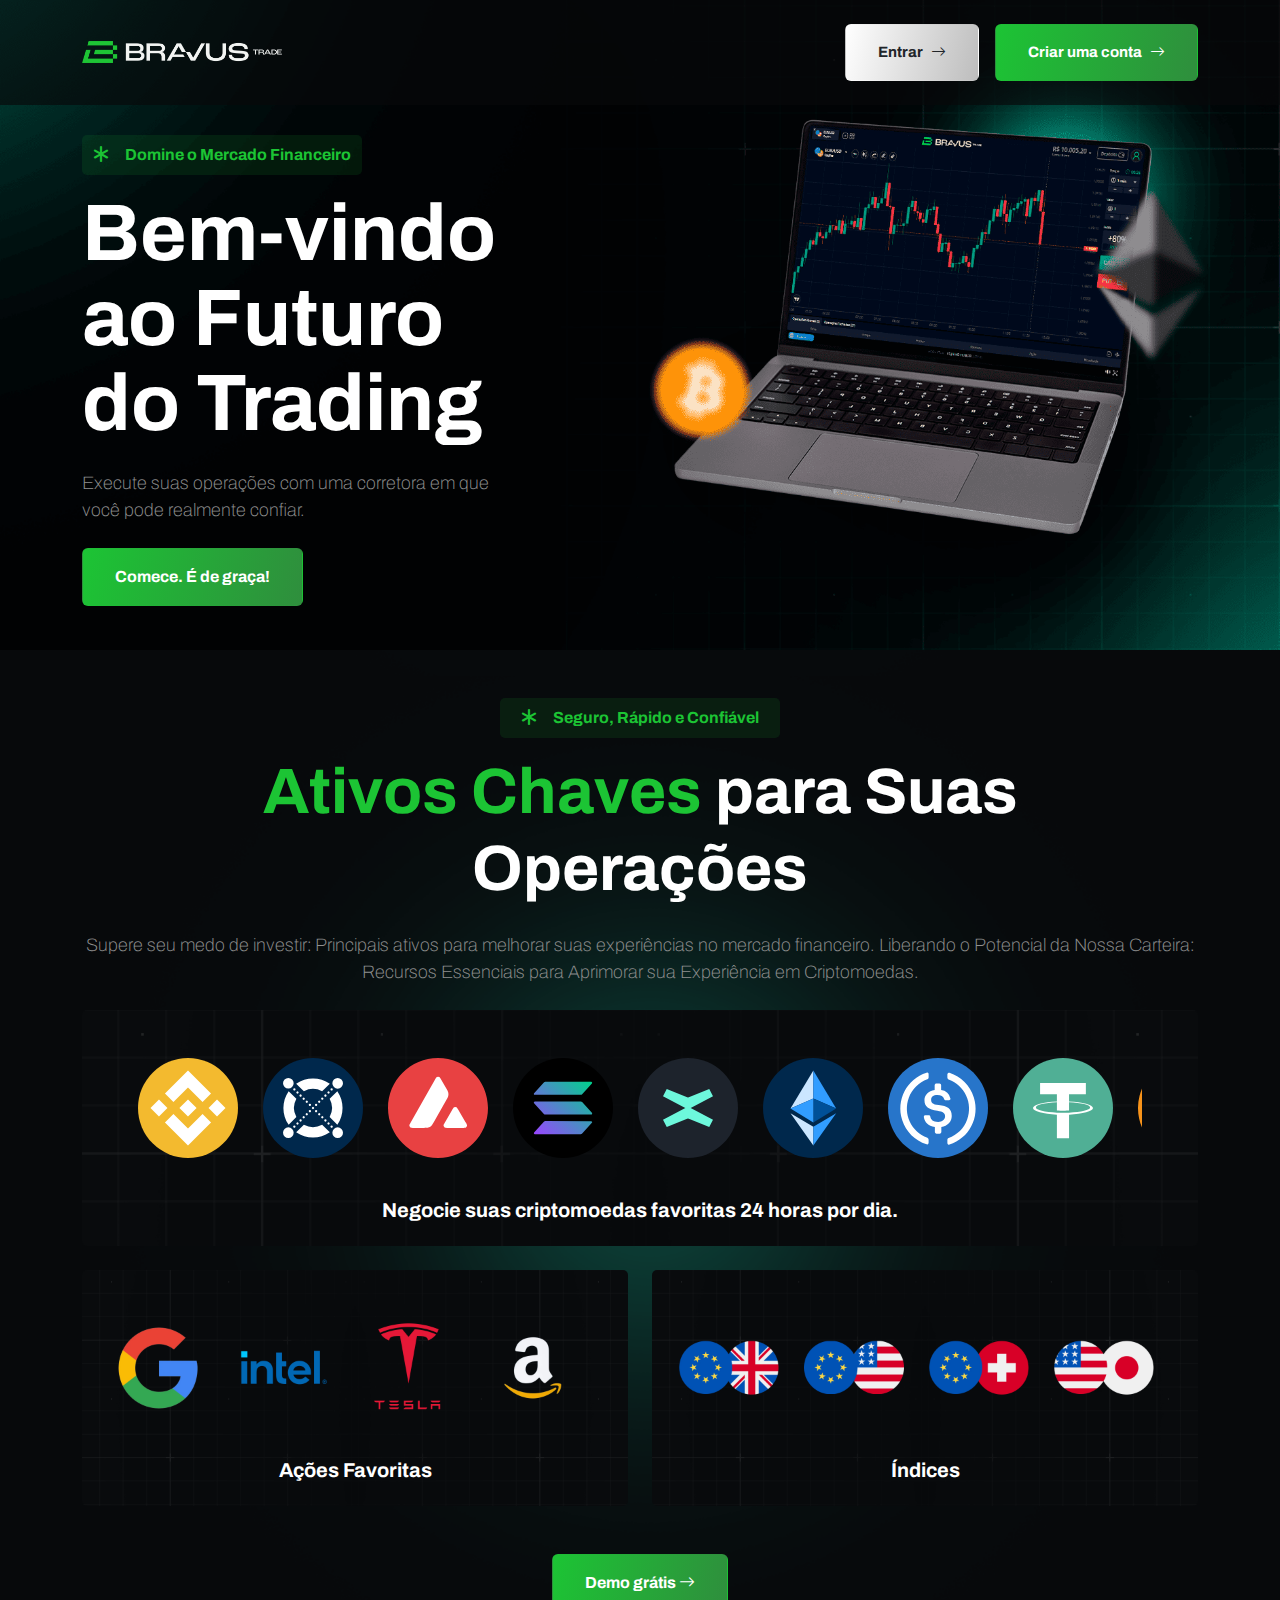
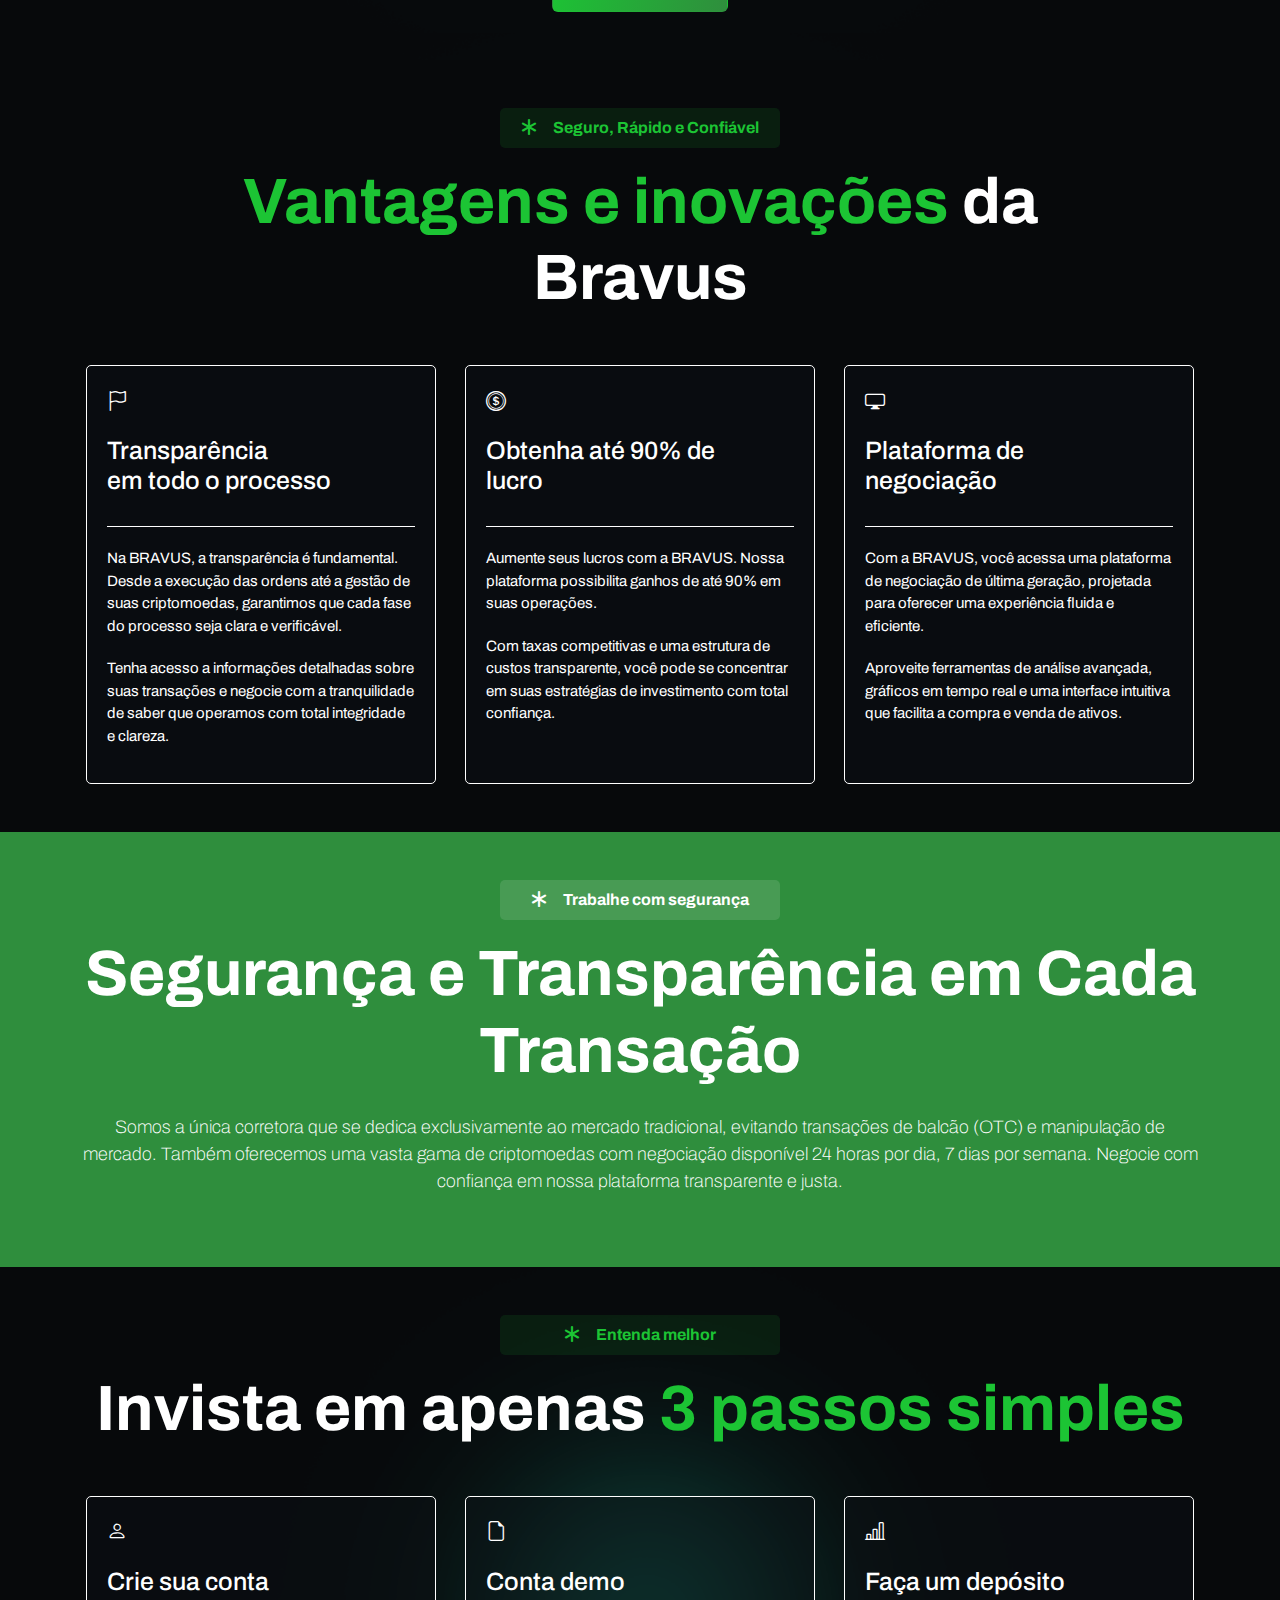
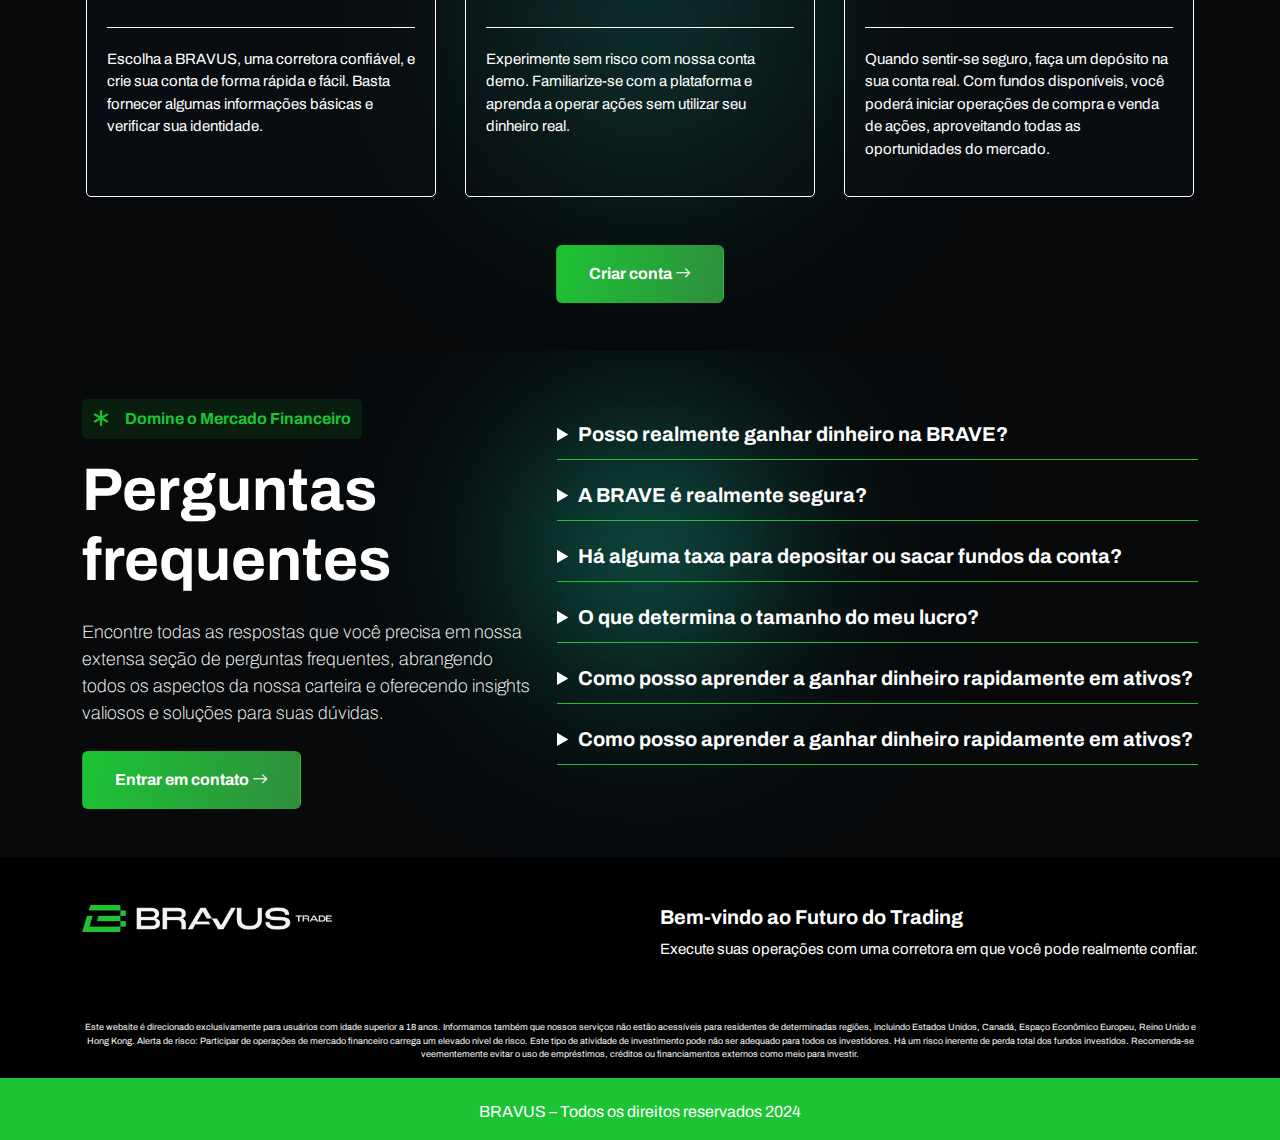
==== index.html @ f77223bb "Finalizando" ====
<!DOCTYPE html>
<html lang="pt-br">

<head>
    <meta charset="UTF-8">
    <meta name="viewport" content="width=device-width, initial-scale=1.0">
    <title>Bravustrade</title>
    <link rel="stylesheet" href="style.css">
    <link href="https://cdn.jsdelivr.net/npm/bootstrap@5.3.3/dist/css/bootstrap.min.css" rel="stylesheet">
    <link rel="stylesheet" href="https://cdn.jsdelivr.net/npm/bootstrap-icons@1.11.3/font/bootstrap-icons.min.css">
    <link rel="preconnect" href="https://fonts.googleapis.com">
    <link rel="preconnect" href="https://fonts.gstatic.com" crossorigin>
    <link href="https://fonts.googleapis.com/css2?family=Archivo:ital,wght@0,100..900;1,100..900&family=Roboto:ital,wght@0,100;0,300;0,400;0,500;0,700;0,900;1,100;1,300;1,400;1,500;1,700;1,900&display=swap" rel="stylesheet">
</head>

<body>

    <header class="cabecalho">
        <nav class="navbar navbar-expand-lg bg-body-transparent">
            <div class="container py-3">
                <img class="navbar-brand" src="img/logomarca.webp" alt="logomarca">
                    <div class="d-flex justify-content-end gap-3">
                        <a href="" class="text-decoration-none" title="entrar">
                            <button class="btn-entrar btn d-flex gap-2 fw-bold">
                                Entrar <i class="bi bi-arrow-right"></i>
                            </button>
                        </a>
                        <a href="" class="text-decoration-none" title="entrar">
                            <button class="btn-criar-conta btn d-flex gap-2 fw-bold d-none d-lg-flex">
                                Criar uma conta <i class="bi bi-arrow-right"></i>
                            </button>
                        </a>
                    </div>
            </div>
        </nav>

        <div class="container">
            <div class="row">
                <div class="col">
                    <section class="boas-vindas">
                        <strong class="badge-padrao gap-3 d-flex justify-content-center py-2 mb-3">
                            <i class="bi bi-asterisk"></i>Domine o Mercado Financeiro
                        </strong>
                        <h1 class="frase">
                            Bem-vindo <br/>ao Futuro<br/> do Trading
                        </h1>
                        <strong class="impacto d-block my-4">
                            Execute suas operações com uma corretora em que<br/> você pode realmente confiar.
                        </strong>
                        <button class="btn-inicio btn  fw-bold fs-6">
                            Comece. É de graça!
                        </button>
                    </div>
                </section>
            </div>
        </div>
    </header>

    <main>
        <section class="ativos py-5">
            <div class="container">
                <div class="row">
                    <div class="col">
                        <section class="inicio">
                            <strong class="badge-padrao gap-3 d-flex justify-content-center py-2 mb-3">
                                <i class="bi bi-asterisk"></i>Seguro, Rápido e Confiável
                            </strong>
                            <h1 class="frase text-center fw-bold">
                                <span>Ativos Chaves</span> para Suas<br/> Operações
                            </h1>
                            <strong class="impacto d-block my-4 text-center">
                                Supere seu medo de investir: Principais ativos para melhorar suas experiências no mercado financeiro. Liberando o Potencial da Nossa Carteira: <br/>Recursos Essenciais para Aprimorar sua Experiência em Criptomoedas.
                            </strong>
                        </section>
                    </div>
                </div>
                <div class="row">
                    <div class="col">
                        <section class="prancheta pt-5 pb-2">
                            <div class="carrousel">
                                <div class="carrousel-row">
                                    <img src="img/criptos/1.svg" alt="criptomoeda 1" class="image">
                                    <img src="img/criptos/2.svg" alt="criptomoeda 2" class="image">
                                    <img src="img/criptos/3.svg" alt="criptomoeda 3" class="image">
                                    <img src="img/criptos/4.svg" alt="criptomoeda 4" class="image">
                                    <img src="img/criptos/5.svg" alt="criptomoeda 5" class="image">
                                    <img src="img/criptos/6.svg" alt="criptomoeda 6" class="image">
                                    <img src="img/criptos/7.svg" alt="criptomoeda 7" class="image">
                                    <img src="img/criptos/8.svg" alt="criptomoeda 8" class="image">
                                    <img src="img/criptos/9.svg" alt="criptomoeda 9" class="image">
                                    <img src="img/criptos/10.svg" alt="criptomoeda 10" class="image">
                                    <img src="img/criptos/11.svg" alt="criptomoeda 11" class="image">
                                </div>
                            </div>
                            <h1 class="frase-apresentacao text-center text-white fw-bold mb-3">Negocie suas criptomoedas favoritas 24 horas por dia.</h1>
                        </section>
                    </div>
                </div>
                <div class="row mt-4">
                    <div class="col-xs-12 col-sm-12 col-md-6 col-lg-6 col-xxl-6">
                        <section class="prancheta pt-5 pb-2">
                            <div class="carrousel">
                                <div class="carrousel-row">
                                    <img src="img/acoes/1.png" alt="acao 1" class="image">
                                    <img src="img/acoes/2.png" alt="acao 2" class="image">
                                    <img src="img/acoes/3.png" alt="acao 3" class="image">
                                    <img src="img/acoes/4.png" alt="acao 4" class="image">
                                    <img src="img/acoes/5.png" alt="acao 5" class="image">
                                </div>
                            </div>
                            <h1 class="frase-apresentacao text-center text-white fw-bold mb-3">Ações Favoritas</h1>
                        </section>
                    </div>
                    <div class="col-xs-12 col-sm-12 col-md-6 col-lg-6 col-xxl-6">
                        <section class="prancheta pt-5 pb-2 mt-4 mt-md-0">
                            <div class="carrousel">
                                <div class="carrousel-row">
                                    <img src="img/indices/1.png" alt="indice 1" class="image">
                                    <img src="img/indices/2.png" alt="indice 2" class="image">
                                    <img src="img/indices/3.png" alt="indice 3" class="image">
                                    <img src="img/indices/4.png" alt="indice 4" class="image">
                                </div>
                            </div>
                            <h1 class="frase-apresentacao text-center text-white fw-bold mb-3">Índices</h1>
                        </section>
                    </div>
                </div>
                <div class="row">
                    <div class="col d-flex justify-content-center">
                        <a href="" class="text-decoration-none mt-5">
                            <button class="btn-demos btn fw-bold fs-6">
                                Demo grátis <i class="bi bi-arrow-right"></i>
                            </button>
                        </a>
                    </div>
                </div>
            </div>
        </section>

        <section class="vantagens py-5">
            <div class="container">
                <div class="row">
                    <div class="col">
                        <section class="inicio">
                            <strong class="badge-padrao gap-3 d-flex justify-content-center py-2 mb-3">
                                <i class="bi bi-asterisk"></i>Seguro, Rápido e Confiável
                            </strong>
                            <h1 class="frase text-center fw-bold">
                                <span>Vantagens e inovações</span> da<br/> Bravus
                            </h1>
                        </section>
                    </div>
                </div>
                <div class="row">
                    <div class="col">
                        <section class="cards-vantagens">
                            <div class="bloco-card">
                                <i class="bi bi-flag"></i>
                                <h1>
                                    Transparência <br/>em todo o processo 
                                </h1>
                                <p>
                                    Na BRAVUS, a transparência é fundamental. Desde a execução das ordens até a gestão de suas criptomoedas, garantimos que cada fase do processo seja clara e verificável.
                                </p>
                                <p>
                                    Tenha acesso a informações detalhadas sobre suas transações e negocie com a tranquilidade de saber que operamos com total integridade e clareza.
                                </p>
                            </div>
                            <div class="bloco-card">
                                <i class="bi bi-coin"></i>
                                <h1>
                                    Obtenha até 90% de <br/>lucro
                                </h1>
                                <p>
                                    Aumente seus lucros com a BRAVUS. Nossa plataforma possibilita ganhos de até 90% em suas operações.
                                </p>
                                <p>
                                    Com taxas competitivas e uma estrutura de custos transparente, você pode se concentrar em suas estratégias de investimento com total confiança.
                                </p>
                            </div>
                            <div class="bloco-card">
                                <i class="bi bi-display"></i>
                                <h1>
                                    Plataforma de <br/>negociação
                                </h1>
                                <p>
                                    Com a BRAVUS, você acessa uma plataforma de negociação de última geração, projetada para oferecer uma experiência fluida e eficiente.
                                </p>
                                <p>
                                    Aproveite ferramentas de análise avançada, gráficos em tempo real e uma interface intuitiva que facilita a compra e venda de ativos.
                                </p>
                            </div>
                        </section>
                    </div>
                </div>
            </div>
        </section>

        <section class="seguranca py-5">
            <div class="container">
                <div class="row">
                    <div class="col">
                        <section class="inicio">
                            <strong class="badge-padrao gap-3 d-flex justify-content-center py-2 mb-3">
                                <i class="bi bi-asterisk"></i>Trabalhe com segurança
                            </strong>
                            <h1 class="frase text-center fw-bold">
                                Segurança e Transparência em Cada Transação
                            </h1>
                            <strong class="impacto d-block my-4 text-center">
                                Somos a única corretora que se dedica exclusivamente ao mercado tradicional, evitando transações de balcão (OTC) e manipulação de mercado. Também oferecemos uma vasta gama de criptomoedas com negociação disponível 24 horas por dia, 7 dias por semana. Negocie com confiança em nossa plataforma transparente e justa.
                            </strong>
                        </section>
                    </div>
                </div>
            </div>
        </section>

        <section class="entenda py-5">
            <div class="container">
                <div class="row">
                    <div class="col">
                        <section class="inicio">
                            <strong class="badge-padrao gap-3 d-flex justify-content-center py-2 mb-3">
                                <i class="bi bi-asterisk"></i>Entenda melhor
                            </strong>
                            <h1 class="frase text-center fw-bold">
                                Invista em apenas <span>3 passos simples</span>
                            </h1>
                        </section>
                    </div>
                </div>
                <div class="row">
                    <div class="col">
                        <section class="cards-entenda">
                            <div class="bloco-card">
                                <i class="bi bi-person"></i>
                                <h1>
                                    Crie sua conta
                                </h1>
                                <p>
                                    Escolha a BRAVUS, uma corretora confiável, e crie sua conta de forma rápida e fácil. Basta fornecer algumas informações básicas e verificar sua identidade.
                                </p>
                            </div>
                            <div class="bloco-card">
                                <i class="bi bi-file-earmark"></i>
                                <h1>
                                    Conta demo
                                </h1>
                                <p>
                                    Experimente sem risco com nossa conta demo. Familiarize-se com a plataforma e aprenda a operar ações sem utilizar seu dinheiro real.
                                </p>
                            </div>
                            <div class="bloco-card">
                                <i class="bi bi-bar-chart-line"></i>
                                <h1>
                                    Faça um depósito
                                </h1>
                                <p>
                                    Quando sentir-se seguro, faça um depósito na sua conta real. Com fundos disponíveis, você poderá iniciar operações de compra e venda de ações, aproveitando todas as oportunidades do mercado.
                                </p>
                            </div>
                        </section>
                    </div>
                </div>
                <div class="row">
                    <div class="col d-flex justify-content-center">
                        <a href="" class="text-decoration-none mt-5">
                            <button class="btn-conta btn fw-bold fs-6">
                                Criar conta <i class="bi bi-arrow-right"></i>
                            </button>
                        </a>
                    </div>
                </div>
            </div>
        </section>

        <section class="perguntas-frequentes py-5">
            <div class="container">
                <div class="row">
                    <div class="col-xs-5 col-sm-12 col-md-12 col-lg-5 col-xl-5 col-xxl-5">
                        <section class="perguntas-frequentes-explicacao">
                            <strong class="badge-padrao gap-3 d-flex justify-content-center py-2 mb-3">
                                <i class="bi bi-asterisk"></i>Domine o Mercado Financeiro
                            </strong>
                            <h1 class="frase">
                                Perguntas <br/>frequentes
                            </h1>
                            <strong class="impacto d-block my-4">
                                Encontre todas as respostas que você precisa em nossa extensa seção de perguntas frequentes, abrangendo todos os aspectos da nossa carteira e oferecendo insights valiosos e soluções para suas dúvidas.
                            </strong>
                            <a href="#" class="text-decoration-none">
                                <button class="btn-inicio btn  fw-bold fs-6">
                                    Entrar em contato <i class="bi bi-arrow-right"></i>
                                </button>
                            </a>
                        </section>
                    </div>
                    <div class="col-xs-7 col-sm-12 col-md-12 col-lg-7 col-xl-7 col-xxl-7">
                        <details class="details">
                            <summary>Posso realmente ganhar dinheiro na BRAVE?</summary>
                            <p>
                                Sim, é possível. Se sua análise de preço estiver correta mais vezes do que estiver errada, você vai ganhar dinheiro.
                            </p>
                        </details>
                        <details class="details">
                            <summary>A BRAVE é realmente segura?</summary>
                            <p>
                                Sim, a BRAVUS opera em um ambiente regulado e oferece ferramentas de mitigação de riscos essenciais para tornar a negociação em nossa plataforma o mais segura possível. Além disso, utilizamos tecnologia segura para proteger as informações dos nossos usuários.
                            </p>
                        </details>
                        <details class="details">
                            <summary>Há alguma taxa para depositar ou sacar fundos da conta?</summary>
                            <p>
                                Não, a empresa não cobra nenhuma taxa para depósitos ou saques. No entanto, vale ressaltar que os sistemas de pagamento podem cobrar suas taxas e usar a taxa de conversão de moeda interna.
                            </p>
                        </details>
                        <details class="details">
                            <summary>O que determina o tamanho do meu lucro?</summary>
                            <p>
                                Vários fatores afetam o tamanho do seu lucro:
                                <br/><br/>
                                – A liquidez do ativo que você escolheu no mercado (quanto mais o ativo é demandado no mercado, mais lucro você receberá).
                                <br/><br/>
                                – O momento da negociação (a liquidez de um ativo de manhã versus à tarde pode variar significativamente).
                                <br/><br/>
                                – Taxas de corretagem.
                                <br/><br/>
                                – Mudanças no mercado (eventos econômicos, mudanças no preço de um ativo financeiro, etc.).
                            </p>
                        </details>
                        <details class="details">
                            <summary>Como posso aprender a ganhar dinheiro rapidamente em ativos?</summary>
                            <p>
                                Para lucrar no mercado, você só precisa prever corretamente em qual direção o preço do ativo que escolheu irá (para cima ou para baixo). Portanto, para obter uma renda estável, você precisa:
                                <br/><br/>
                                – Desenvolver suas próprias estratégias de negociação, nas quais o número de negociações corretamente previstas será o mais alto possível, e segui-las.
                                <br/><br/>
                                – Diversificar seus riscos. Ao desenvolver estratégias, assim como ao buscar opções de diversificação, é necessário monitorar o mercado e estudar as informações analíticas e estatísticas que podem ser obtidas de várias fontes (recursos da internet, opiniões de especialistas, analistas do setor, etc.). Nosso site pode ajudá-lo nessa tarefa.
                            </p>
                        </details>
                        <details class="details">
                            <summary>Como posso aprender a ganhar dinheiro rapidamente em ativos?</summary>
                            <p>
                                A empresa ganha com os clientes.
                                <br/><br/>
                                Portanto, temos interesse em que a parcela de transações lucrativas seja significativamente maior do que a parcela de transações não lucrativas, devido à empresa ter uma porcentagem dos pagamentos por uma estratégia de negociação bem-sucedida escolhida pelo cliente.
                                <br/><br/>
                                Além disso, as negociações realizadas pelo cliente constituem o volume de negociação da empresa, que é transferido para uma corretora ou bolsa, que por sua vez são incluídos no conjunto de provedores de liquidez, o que leva coletivamente a um aumento na liquidez do mercado em si.
                            </p>
                        </details>
                    </div>
                </div>
            </div>
        </section>
    </main>

    <footer class="footer pt-5">
        <section class="footer-1">
            <div class="container">
                <div class="row">
                    <div class="col d-flex flex-wrap justify-content-between">
                        <div class="logo">
                            <img src="img/logomarca.webp" alt="logomarca">
                        </div>
                        <div class="texto">
                            <h1>Bem-vindo ao Futuro do Trading</h1>
                            <span>Execute suas operações com uma corretora em que você pode realmente confiar.</span>
                        </div>
                    </div>
                </div>
                <div class="row">
                    <div class="col">
                        <p class="maioridade">
                            Este website é direcionado exclusivamente para usuários com idade superior a 18 anos. Informamos também que nossos serviços não estão acessíveis para residentes de determinadas regiões, incluindo Estados Unidos, Canadá, Espaço Econômico Europeu, Reino Unido e Hong Kong. Alerta de risco: Participar de operações de mercado financeiro carrega um elevado nível de risco. Este tipo de atividade de investimento pode não ser adequado para todos os investidores. Há um risco inerente de perda total dos fundos investidos. Recomenda-se veementemente evitar o uso de empréstimos, créditos ou financiamentos externos como meio para investir.
                        </p>
                    </div>
                </div>
            </div>
        </section>
        <section class="footer-2">
            <div class="container">
                <div class="row">
                    <div class="col">
                        <p>
                            BRAVUS – Todos os direitos reservados 2024
                        </p>
                    </div>
                </div>
            </div>
        </section>
    </footer>

    <script src="https://cdn.jsdelivr.net/npm/bootstrap@5.3.3/dist/js/bootstrap.bundle.min.js"></script>
</body>

</html>
---- style.css ----
*{
    font-family: "Archivo", sans-serif;
}


/*---------------------TOPO DO SITE-------------------*/
.cabecalho {
    width: 100%;
    height: 650px;
    background-image: url('img/bg-top.webp');
    background-size: 100% auto;
    background-repeat: no-repeat;
    background-position: top;
    background-attachment: local;
    overflow: hidden !important;
}
@media screen  and (max-width: 1290px){
    .cabecalho{
        background-size: cover;
    }
}
@media screen  and (max-width: 500px){
    .cabecalho{
        height: 550px;
    }
}

.cabecalho .navbar{
    background-color: #07090BAD;
}

.cabecalho .navbar .navbar-brand{
    width: 200px;
}

.cabecalho .navbar .btn-entrar{
    background-color: transparent;
    background-image: linear-gradient(105deg, #FFFFFF 0%, #BDBDBD 100%);
    font-size: 15px;
    padding: 16px 32px 16px 32px;
}
@media screen and (max-width: 500px){
    .cabecalho .navbar .btn-entrar{
        background-color: transparent;
        background-image: linear-gradient(105deg, #FFFFFF 0%, #BDBDBD 100%);
        font-size: 15px;
        padding: 10px 10px 10px 10px;
    }
}

.cabecalho .navbar .btn-criar-conta{
    background-color: transparent;
    background-image: linear-gradient(105deg, #1CC434 0%, #2F8E3D 100%) !important;
    color: white;
    font-size: 15px;
    padding: 16px 32px 16px 32px;
}

.boas-vindas{
    margin-top: 40px;
}
@media screen and (max-width: 1290px){
    .boas-vindas{
        width: 450px;
        margin-top: 30px;
    }
}
@media screen and (max-width: 500px){
    .boas-vindas{
        margin: 30px auto;
    }
}

.boas-vindas .badge-padrao{
    width: 280px;
    background-color: #1CC4341C;
    color: #1CC434;
    border-radius: 5px;
}

.boas-vindas .frase{
    color: white;
    line-height: 85px;
    font-weight: bold;
    font-size: 80px;
}
@media screen and (max-width: 500px){
    .boas-vindas .frase{
        font-size: 50px;
        line-height: 60px;
    }
}

.boas-vindas .impacto{
    color: #8F8F8F;
    font-size: 18px;
    font-weight: lighter;
}
@media screen and (max-width: 500px){
    .boas-vindas .impacto{
        font-size: 15px;
    }
}

.boas-vindas .btn-inicio{
    background-color: transparent;
    background-image: linear-gradient(105deg, #1CC434 0%, #2F8E3D 100%) !important;
    color: white;
    font-size: 15px;
    padding: 16px 32px 16px 32px;
}

/*---------------------MEIO DO SITE 1-------------------*/
.ativos{
    height: auto;
    background-image: url('img/bg-meio-1.webp') !important;
    background-position: center;
}

.ativos .inicio .badge-padrao{
    width: 280px;
    background-color: #1CC4341C;
    color: #1CC434;
    border-radius: 5px;
    margin: 0 auto;
}

.ativos .inicio .frase{
    color: white;
    font-size: 64px;
}

.ativos .inicio .frase span{
    color: rgb(28, 196, 52);
}

.ativos .inicio .impacto{
    color: #8F8F8F;
    font-size: 18px;
    font-weight: lighter;
}

.ativos .prancheta{
    height: auto;
    border-radius: 5px;
    background-image: url('img/prancheta.webp');
    background-size: cover;
}

.ativos .prancheta .frase-apresentacao{
    font-size: 20px;
    margin-top: 40px;
}

.ativos .prancheta .carrousel {
    overflow: hidden;
    width: 90%;
    margin: 0 auto;
    position: relative;
}

.ativos .prancheta .carrousel-row {
    display: flex;
    gap: 25px;
    width: 200%; /* Duplicar a largura para acomodar os clones */
    animation: scroll 15s linear infinite;
}

.ativos .prancheta .carrousel-row .image{
    width: 100px;
}
@keyframes scroll {
    0% {
        transform: translateX(0);
    }
    100% {
        transform: translateX(-50%);
    }
}

.ativos .btn-demos{
    background-color: transparent;
    background-image: linear-gradient(105deg, #1CC434 0%, #2F8E3D 100%) !important;
    color: white;
    font-size: 15px;
    padding: 16px 32px 16px 32px;
}

/*---------------------MEIO DO SITE 2-------------------*/
.vantagens{
    height: auto;
    background-image: url('img/map-bg-1.webp') !important;
    background-size: cover;
    background-repeat: no-repeat;
    background-position: center;
    background-color: #07090B;
    background-attachment: fixed;
}

.vantagens .inicio .badge-padrao{
    width: 280px;
    background-color: #1CC4341C;
    color: #1CC434;
    border-radius: 5px;
    margin: 0 auto;
}

.vantagens .inicio .frase{
    color: white;
    font-size: 64px;
}

.vantagens .inicio .frase span{
    color: rgb(28, 196, 52);
}

.vantagens .cards-vantagens{
    display: flex;
    flex-wrap: wrap;
    gap: 20px;
    justify-content: space-around;
    margin-top: 40px;
}

.vantagens .cards-vantagens .bloco-card{
    width: 350px;
    background-color: #0E121673;
    border: 1px solid white;
    border-radius: 5px;
    padding: 20px;
}

.vantagens .cards-vantagens .bloco-card i{
    color: white;
    font-size: 20px;
}

.vantagens .cards-vantagens .bloco-card h1{
    color: white;
    font-size: 25px;
    border-bottom: 0.5px solid white;
    margin-top: 20px;
    padding-bottom: 30px;
}

.vantagens .cards-vantagens .bloco-card p{
    color: white;
    font-size: 15px;
    margin-top: 20px;
}

/*---------------------MEIO DO SITE 3-------------------*/
.seguranca{
    height: auto;
    background-color: #2F8E3D;
}

.seguranca .inicio .badge-padrao{
    width: 280px;
    background-color: #FFFFFF1F;
    color: white;
    border-radius: 5px;
    margin: 0 auto;
}

.seguranca .inicio .frase{
    color: white;
    font-size: 64px;
}
@media screen and (max-width: 900px){
    .seguranca .inicio .frase{
        font-size: 50px;
    }
}

.seguranca .inicio .frase span{
    color: rgb(28, 196, 52);
}

.seguranca .inicio .impacto{
    color: white;
    font-size: 18px;
    font-weight: lighter;
}

/*---------------------MEIO DO SITE 4-------------------*/
.entenda{
    height: auto;
    background-image: url('img/bg-meio-1.webp') !important;
    background-size: cover;
    background-repeat: no-repeat;
    background-position: center;
    background-color: #07090B;
    background-attachment: local;
}

.entenda .inicio .badge-padrao{
    width: 280px;
    background-color: #1CC4341C;
    color: #1CC434;
    border-radius: 5px;
    margin: 0 auto;
}

.entenda .inicio .frase{
    color: white;
    font-size: 64px;
}

.entenda .inicio .frase span{
    color: rgb(28, 196, 52);
}

.entenda .cards-entenda{
    display: flex;
    flex-wrap: wrap;
    gap: 20px;
    justify-content: space-around;
    margin-top: 40px;
}

.entenda .cards-entenda .bloco-card{
    width: 350px;
    background-color: #0E121673;
    border: 1px solid white;
    border-radius: 5px;
    padding: 20px;
}

.entenda .cards-entenda .bloco-card i{
    color: white;
    font-size: 20px;
}

.entenda .cards-entenda .bloco-card h1{
    color: white;
    font-size: 25px;
    border-bottom: 0.5px solid white;
    margin-top: 20px;
    padding-bottom: 30px;
}

.entenda .cards-entenda .bloco-card p{
    color: white;
    font-size: 15px;
    margin-top: 20px;
}

.entenda .btn-conta{
    background-color: transparent;
    background-image: linear-gradient(105deg, #1CC434 0%, #2F8E3D 100%) !important;
    color: white;
    font-size: 15px;
    padding: 16px 32px 16px 32px;
}

/*---------------------MEIO DO SITE 5-------------------*/
.perguntas-frequentes{
    height: auto;
    background-image: url('img/bg-meio-1.webp') !important;
    background-size: cover;
    background-repeat: no-repeat;
    background-position: bottom !important;
    background-color: #07090B;
    background-attachment: local;
}

.perguntas-frequentes .perguntas-frequentes-explicacao .badge-padrao{
    width: 280px;
    background-color: #1CC4341C;
    color: #1CC434;
    border-radius: 5px;
}

.perguntas-frequentes .perguntas-frequentes-explicacao .frase{
    color: white;
    line-height: 70px;
    font-weight: bold;
    font-size: 60px;
}
@media screen and (max-width: 500px){
    .perguntas-frequentes .perguntas-frequentes-explicacao .frase{
        font-size: 50px;
        line-height: 60px;
    }
}

.perguntas-frequentes .perguntas-frequentes-explicacao .impacto{
    color: white;
    font-size: 18px;
    font-weight: lighter;
}
@media screen and (max-width: 500px){
    .perguntas-frequentes .perguntas-frequentes-explicacao .impacto{
        font-size: 15px;
    }
}

.perguntas-frequentes .perguntas-frequentes-explicacao .btn-inicio{
    background-color: transparent;
    background-image: linear-gradient(105deg, #1CC434 0%, #2F8E3D 100%) !important;
    color: white;
    font-size: 15px;
    padding: 16px 32px 16px 32px;
}

.perguntas-frequentes .details{
    border-bottom: 1px solid #1CC434;
}

.perguntas-frequentes .details summary{
    padding-bottom: 10px;
    font-size: 20px;
    color: white;
    font-weight: bold;
    margin-top: 20px;
}

.perguntas-frequentes .details summary:hover{
    color: #1CC434;
}

.perguntas-frequentes .details p{
    padding: 20px;
    background-color: black;
    color: white;
    font-size: 15px;
    margin-top: 20px;
    margin-bottom: 0;
}

/*---------------------FOOTER-------------------*/
.footer{
    background-color: black;
}

.footer-1 .logo{
    width: 250px;
}

.footer-1 .logo img{
    width: 100%;
}

@media screen and (max-width: 900px){
    .footer-1 .texto{
        margin-top: 20px;
    }
}

.footer-1 .texto h1{
    color: white;
    font-size: 20px;
    font-weight: bold;
}

.footer-1 .texto span{
    color: white;
    font-size: 15px;
}

.footer .maioridade{
    margin-top: 60px;
    color: white;
    font-size: 9px;
    text-align: center;
}

.footer-2{
    background-color: #1CC434;
}

.footer-2 p{
    padding-top: 22px;
    text-align: center;
    color: white;
}
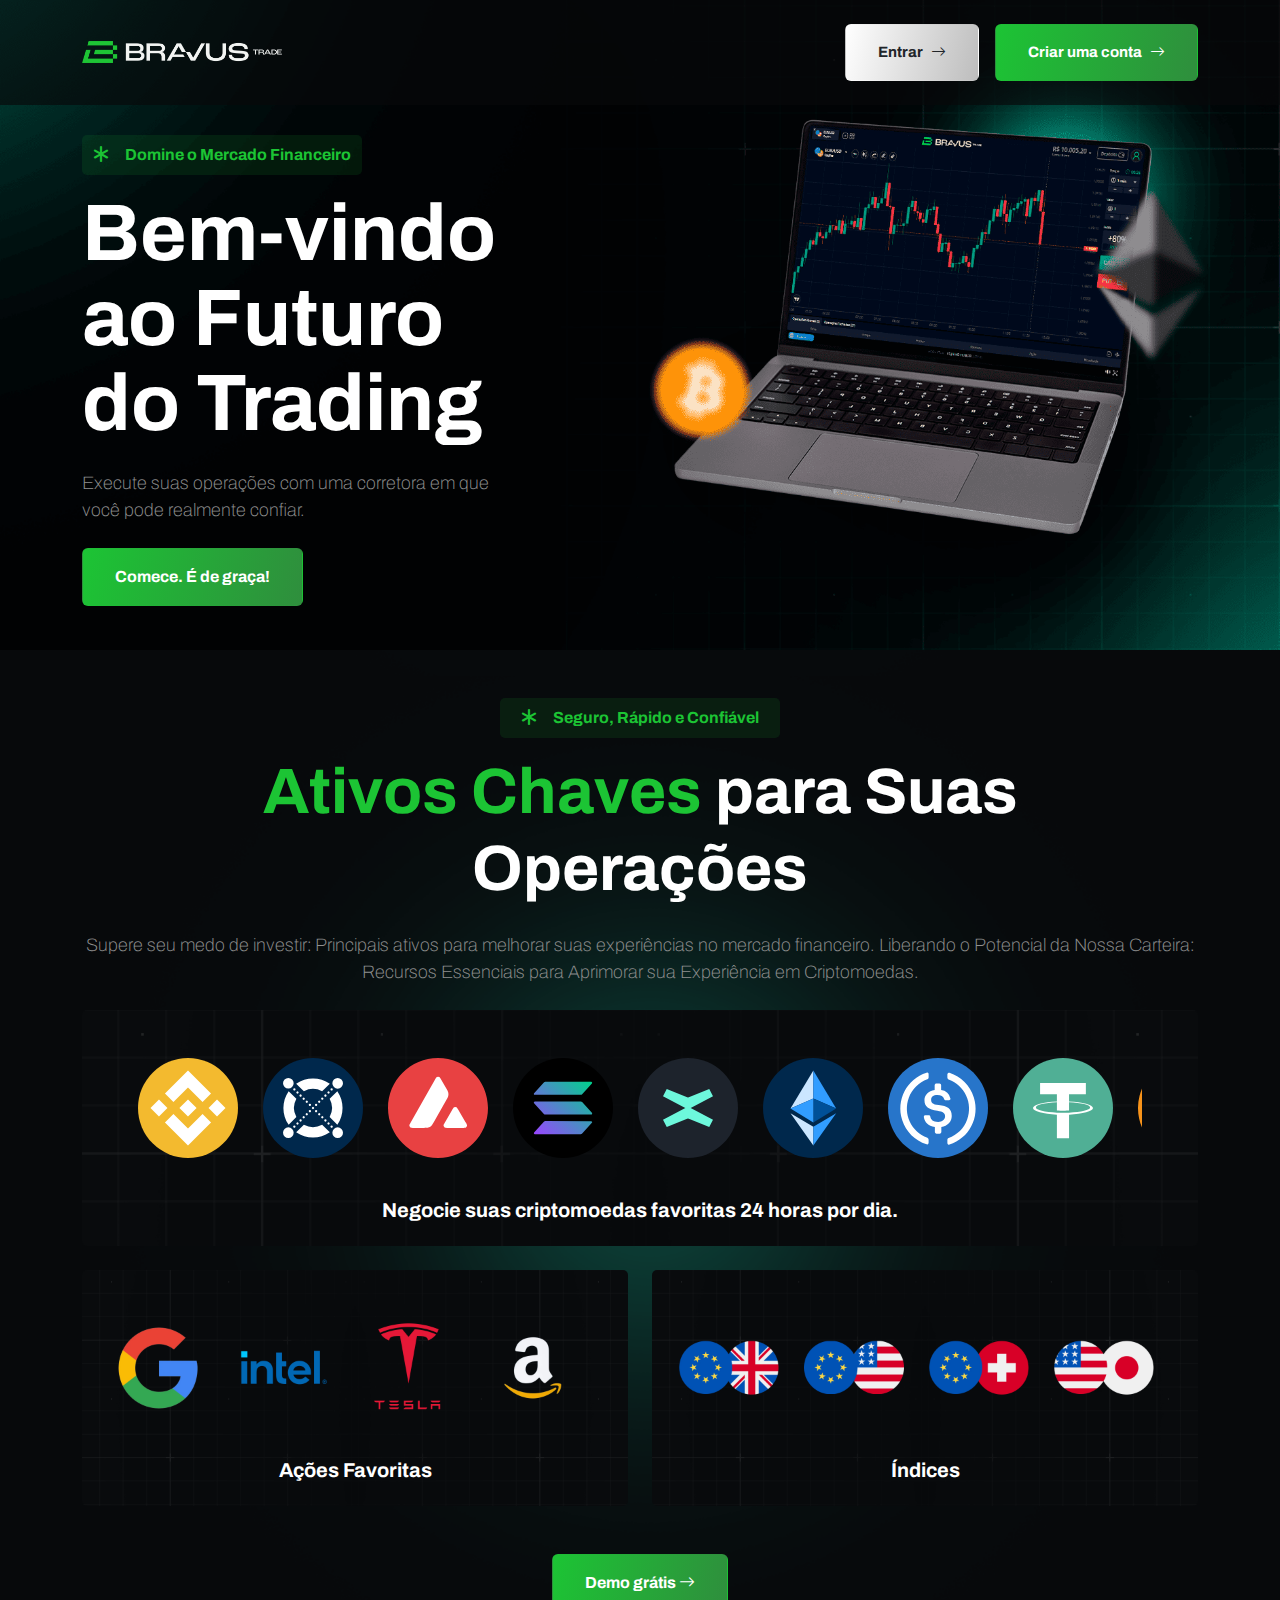
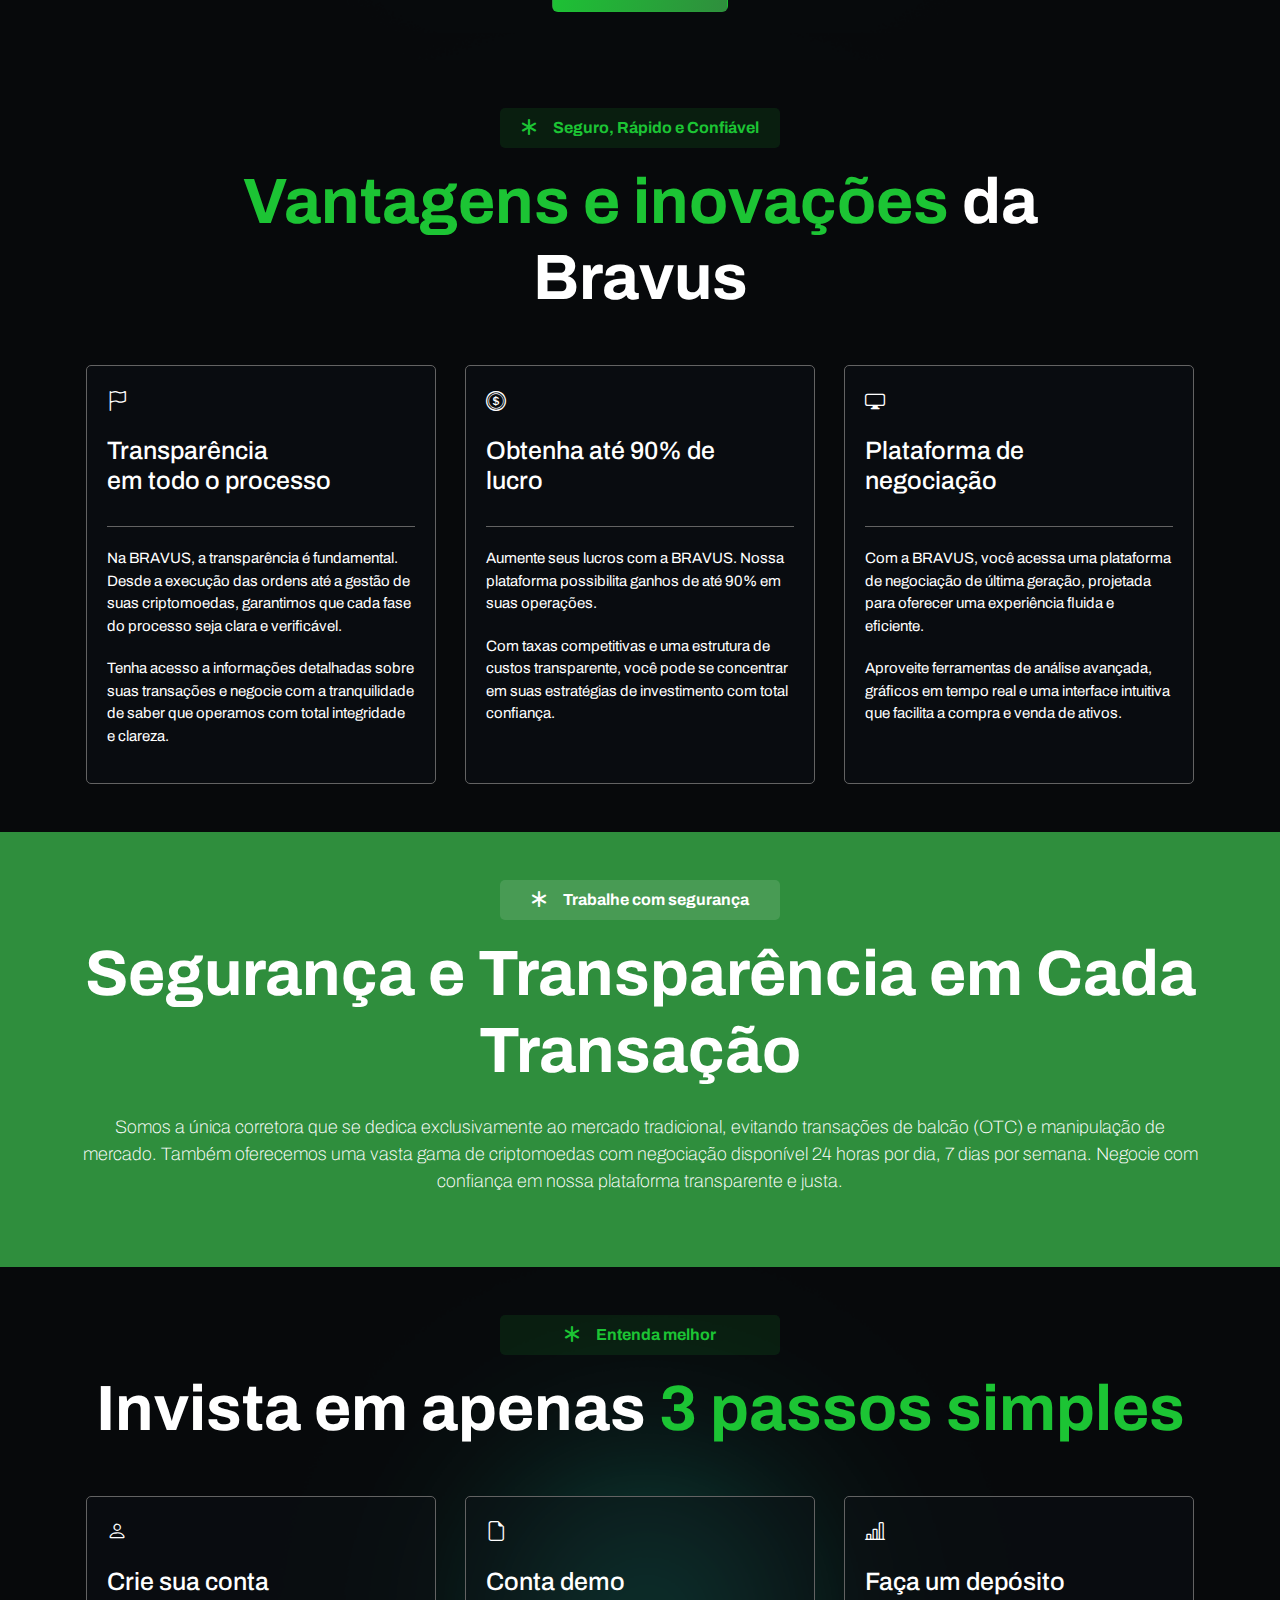
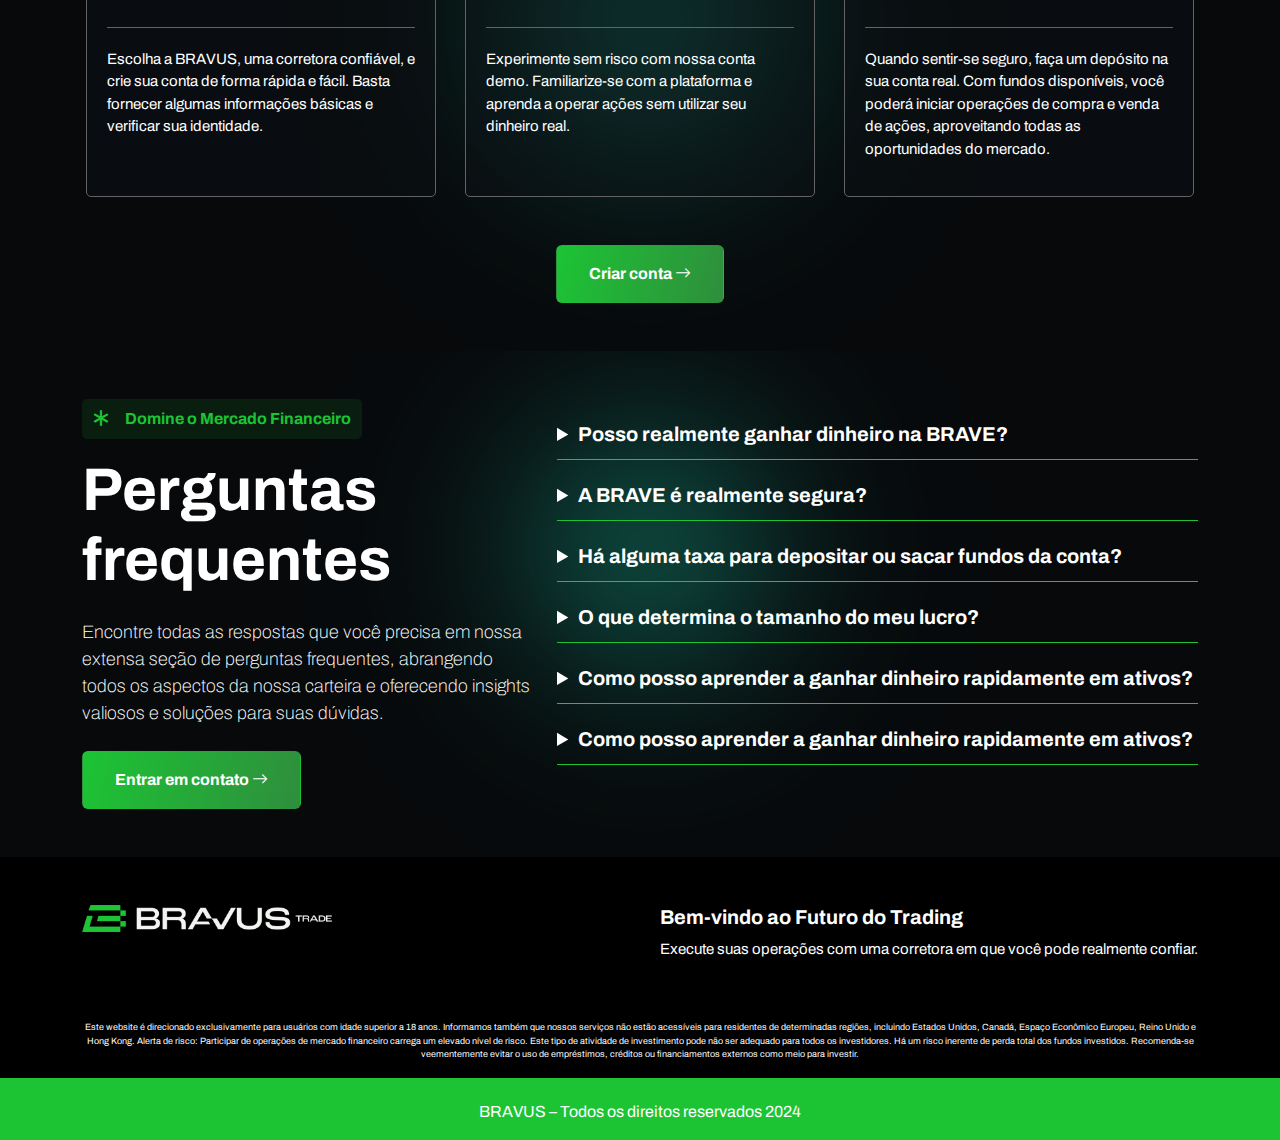
==== commit b51a0b6a: "FEAT: Corrigindo bordas" ====
--- a/index.html
+++ b/index.html
@@ -299,25 +299,25 @@
                     <div class="col-xs-7 col-sm-12 col-md-12 col-lg-7 col-xl-7 col-xxl-7">
                         <details class="details">
                             <summary>Posso realmente ganhar dinheiro na BRAVE?</summary>
-                            <p>
+                            <p class="content">
                                 Sim, é possível. Se sua análise de preço estiver correta mais vezes do que estiver errada, você vai ganhar dinheiro.
                             </p>
                         </details>
                         <details class="details">
                             <summary>A BRAVE é realmente segura?</summary>
-                            <p>
+                            <p class="content">
                                 Sim, a BRAVUS opera em um ambiente regulado e oferece ferramentas de mitigação de riscos essenciais para tornar a negociação em nossa plataforma o mais segura possível. Além disso, utilizamos tecnologia segura para proteger as informações dos nossos usuários.
                             </p>
                         </details>
                         <details class="details">
                             <summary>Há alguma taxa para depositar ou sacar fundos da conta?</summary>
-                            <p>
+                            <p class="content">
                                 Não, a empresa não cobra nenhuma taxa para depósitos ou saques. No entanto, vale ressaltar que os sistemas de pagamento podem cobrar suas taxas e usar a taxa de conversão de moeda interna.
                             </p>
                         </details>
                         <details class="details">
                             <summary>O que determina o tamanho do meu lucro?</summary>
-                            <p>
+                            <p class="content">
                                 Vários fatores afetam o tamanho do seu lucro:
                                 <br/><br/>
                                 – A liquidez do ativo que você escolheu no mercado (quanto mais o ativo é demandado no mercado, mais lucro você receberá).
@@ -331,7 +331,7 @@
                         </details>
                         <details class="details">
                             <summary>Como posso aprender a ganhar dinheiro rapidamente em ativos?</summary>
-                            <p>
+                            <p class="content">
                                 Para lucrar no mercado, você só precisa prever corretamente em qual direção o preço do ativo que escolheu irá (para cima ou para baixo). Portanto, para obter uma renda estável, você precisa:
                                 <br/><br/>
                                 – Desenvolver suas próprias estratégias de negociação, nas quais o número de negociações corretamente previstas será o mais alto possível, e segui-las.
@@ -341,7 +341,7 @@
                         </details>
                         <details class="details">
                             <summary>Como posso aprender a ganhar dinheiro rapidamente em ativos?</summary>
-                            <p>
+                            <p class="content">
                                 A empresa ganha com os clientes.
                                 <br/><br/>
                                 Portanto, temos interesse em que a parcela de transações lucrativas seja significativamente maior do que a parcela de transações não lucrativas, devido à empresa ter uma porcentagem dos pagamentos por uma estratégia de negociação bem-sucedida escolhida pelo cliente.
--- a/style.css
+++ b/style.css
@@ -1,5 +1,6 @@
 *{
     font-family: "Archivo", sans-serif;
+    transition: 0.5rem linear;
 }
 
 
@@ -8,7 +9,7 @@
     width: 100%;
     height: 650px;
     background-image: url('img/bg-top.webp');
-    background-size: 100% auto;
+    background-size: 100%;
     background-repeat: no-repeat;
     background-position: top;
     background-attachment: local;
@@ -225,7 +226,7 @@
 .vantagens .cards-vantagens .bloco-card{
     width: 350px;
     background-color: #0E121673;
-    border: 1px solid white;
+    border: 1px solid #636363;
     border-radius: 5px;
     padding: 20px;
 }
@@ -238,7 +239,7 @@
 .vantagens .cards-vantagens .bloco-card h1{
     color: white;
     font-size: 25px;
-    border-bottom: 0.5px solid white;
+    border-bottom: 0.5px solid #636363;
     margin-top: 20px;
     padding-bottom: 30px;
 }
@@ -322,7 +323,7 @@
 .entenda .cards-entenda .bloco-card{
     width: 350px;
     background-color: #0E121673;
-    border: 1px solid white;
+    border: 1px solid #636363;
     border-radius: 5px;
     padding: 20px;
 }
@@ -335,7 +336,7 @@
 .entenda .cards-entenda .bloco-card h1{
     color: white;
     font-size: 25px;
-    border-bottom: 0.5px solid white;
+    border-bottom: 0.5px solid #636363;
     margin-top: 20px;
     padding-bottom: 30px;
 }
@@ -404,23 +405,35 @@
     padding: 16px 32px 16px 32px;
 }
 
-.perguntas-frequentes .details{
+.perguntas-frequentes .details {
     border-bottom: 1px solid #1CC434;
-}
-
-.perguntas-frequentes .details summary{
+    overflow: hidden;
+}
+
+.perguntas-frequentes .details summary {
     padding-bottom: 10px;
     font-size: 20px;
     color: white;
     font-weight: bold;
     margin-top: 20px;
-}
-
-.perguntas-frequentes .details summary:hover{
-    color: #1CC434;
-}
-
-.perguntas-frequentes .details p{
+    cursor: pointer;
+}
+
+.perguntas-frequentes .details summary:hover {
+    color: #1CC434;
+}
+
+.perguntas-frequentes .details[open] .content {
+    max-height: 1000px; /* Defina um valor grande o suficiente */
+}
+
+.perguntas-frequentes .details .content {
+    max-height: 0;
+    overflow: hidden;
+    transition: max-height 0.5s ease-out;
+}
+
+.perguntas-frequentes .details p {
     padding: 20px;
     background-color: black;
     color: white;
